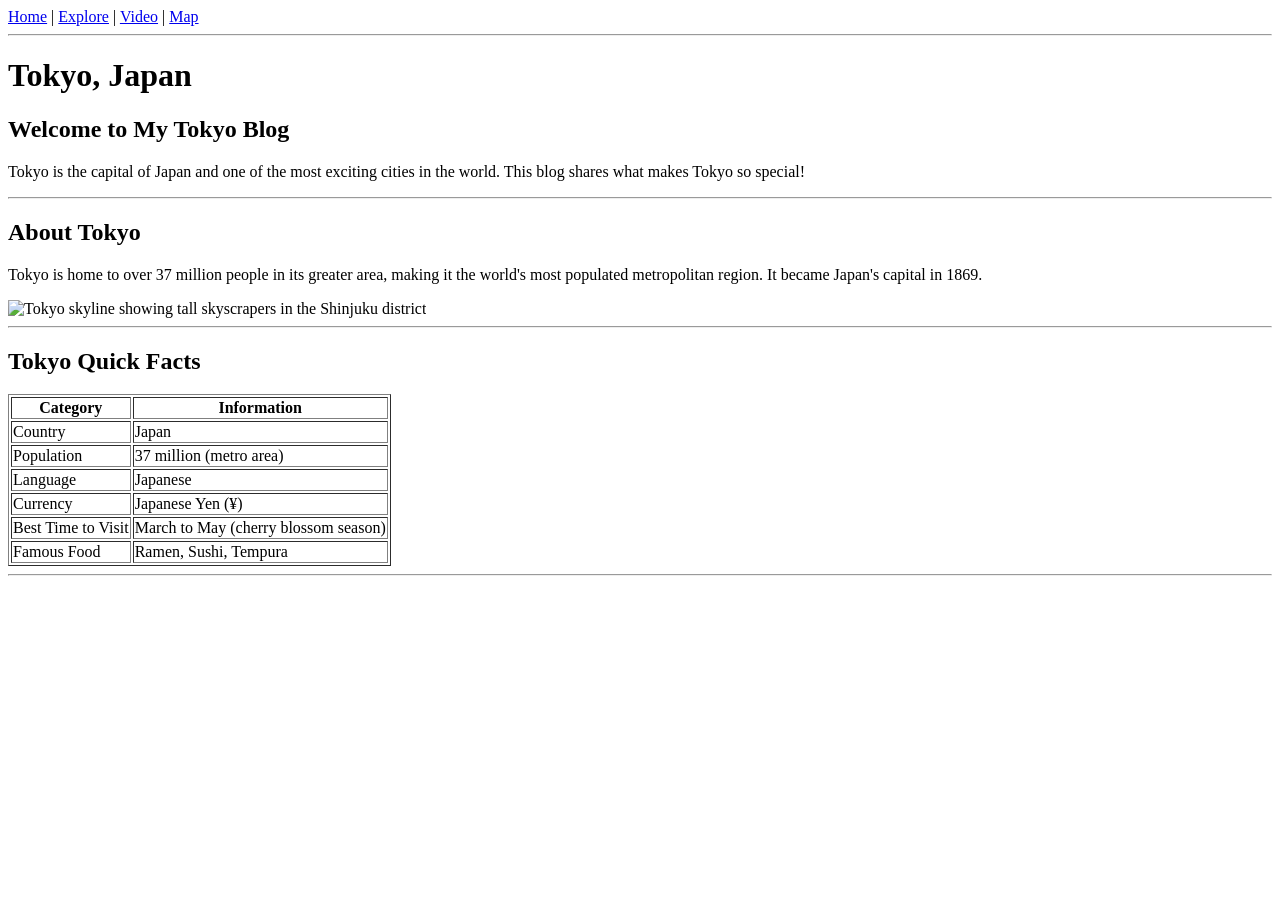
==== HTML/index.html @ 02cfb7ae "Move HTML files into HTML folder" ====
<!DOCTYPE html>
<html lang="en">
<head>
  <meta charset="UTF-8">
  <meta name="viewport" content="width=device-width, initial-scale=1.0">
  <title>Tokyo Blog – Home</title>
</head>
<body>

  <a href="index.html">Home</a> |
  <a href="explore.html">Explore</a> |
  <a href="video.html">Video</a> |
  <a href="maps.html">Map</a>

  <hr>

  <h1>Tokyo, Japan</h1>
  <h2>Welcome to My Tokyo Blog</h2>
  <p>Tokyo is the capital of Japan and one of the most exciting cities in the world. This blog shares what makes Tokyo so special!</p>

  <hr>

  <h2 id="about">About Tokyo</h2>
  <p>Tokyo is home to over 37 million people in its greater area, making it the world's most populated metropolitan region. It became Japan's capital in 1869.</p>

  <img
    src="https://upload.wikimedia.org/wikipedia/commons/thumb/b/b2/Skyscrapers_of_Shinjuku_2009_January.jpg/1280px-Skyscrapers_of_Shinjuku_2009_January.jpg"
    alt="Tokyo skyline showing tall skyscrapers in the Shinjuku district"
    width="700"
  >

  <hr>

  <h2 id="facts">Tokyo Quick Facts</h2>
  <table border="1">
    <tr>
      <th>Category</th>
      <th>Information</th>
    </tr>
    <tr>
      <td>Country</td>
      <td>Japan</td>
    </tr>
    <tr>
      <td>Population</td>
      <td>37 million (metro area)</td>
    </tr>
    <tr>
      <td>Language</td>
      <td>Japanese</td>
    </tr>
    <tr>
      <td>Currency</td>
      <td>Japanese Yen (¥)</td>
    </tr>
    <tr>
      <td>Best Time to Visit</td>
      <td>March to May (cherry blossom season)</td>
    </tr>
    <tr>
      <td>Famous Food</td>
      <td>Ramen, Sushi, Tempura</td>
    </tr>
  </table>

  <hr>

</body>
</html>
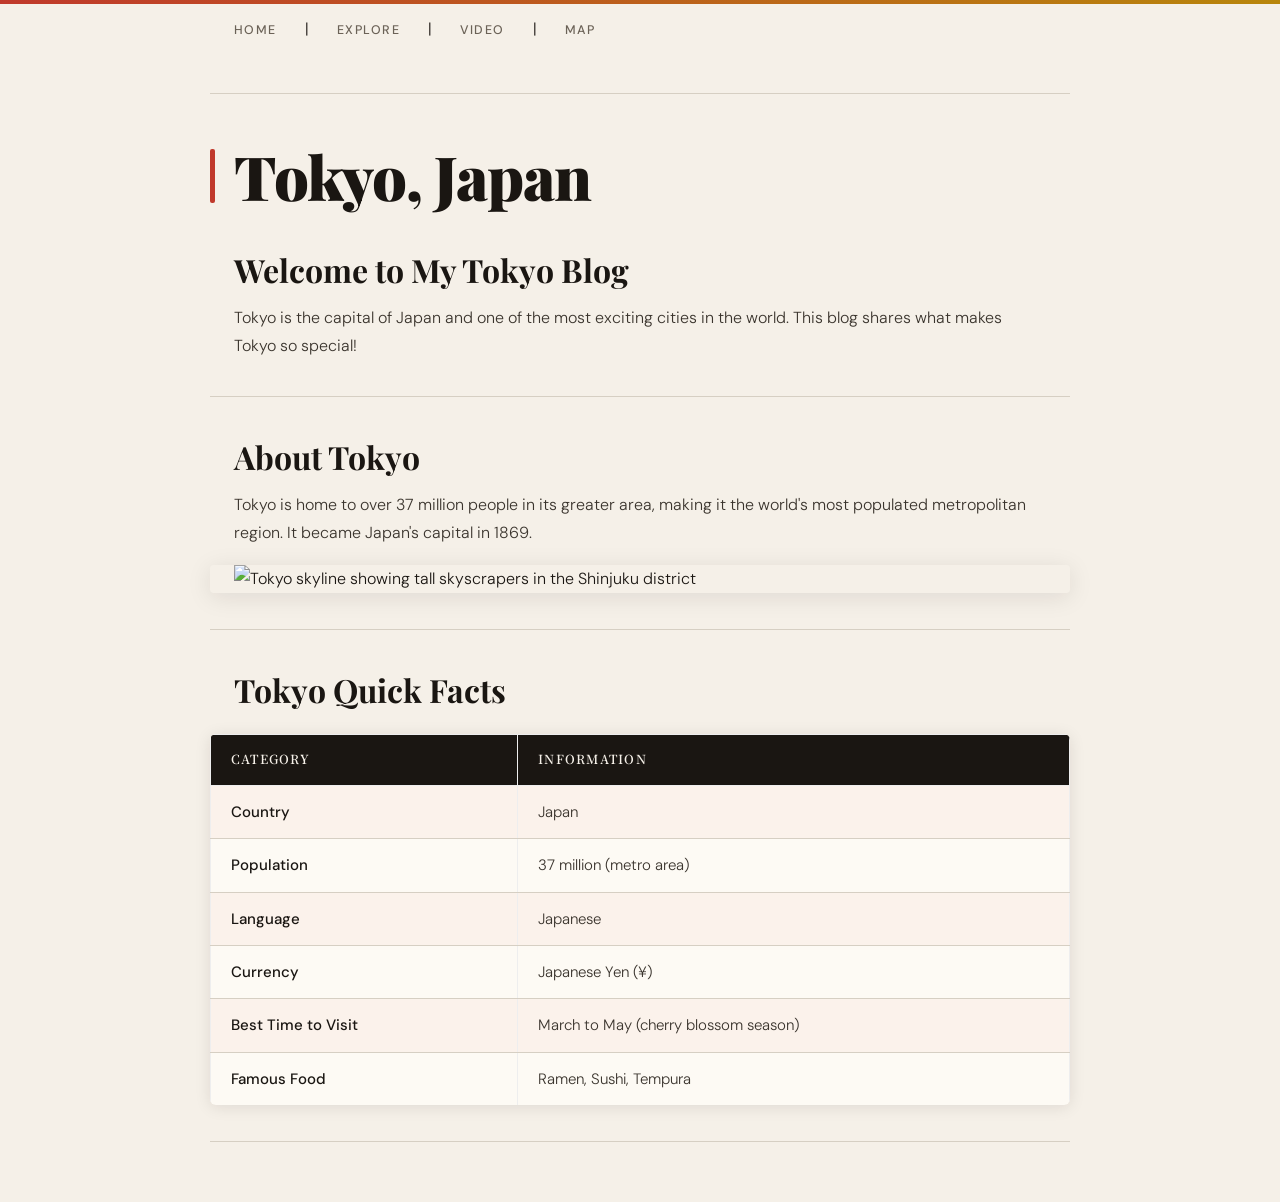
==== commit 3933b913: "Add favicon link to index.html" ====
--- a/HTML/index.html
+++ b/HTML/index.html
@@ -4,6 +4,8 @@
   <meta charset="UTF-8">
   <meta name="viewport" content="width=device-width, initial-scale=1.0">
   <title>Tokyo Blog – Home</title>
+  <link rel="stylesheet" href="../CSS/style.css">
+  <link rel="icon" href="data:image/svg+xml,<svg xmlns='http://www.w3.org/2000/svg' viewBox='0 0 100 100'><text y='.9em' font-size='90'>🗼</text></svg>">
 </head>
 <body>
 
@@ -26,7 +28,7 @@
   <img
     src="https://upload.wikimedia.org/wikipedia/commons/thumb/b/b2/Skyscrapers_of_Shinjuku_2009_January.jpg/1280px-Skyscrapers_of_Shinjuku_2009_January.jpg"
     alt="Tokyo skyline showing tall skyscrapers in the Shinjuku district"
-    width="700"
+    width="100%"
   >
 
   <hr>
--- a/CSS/style.css
+++ b/CSS/style.css
@@ -0,0 +1,343 @@
+@import url('https://fonts.googleapis.com/css2?family=Playfair+Display:wght@400;700;900&family=Noto+Serif+JP:wght@300;400;600&family=DM+Sans:wght@300;400;500&display=swap');
+
+:root {
+  --bg:           #f5f0e8;
+  --surface:      #fdfaf4;
+  --ink:          #1a1612;
+  --ink-muted:    #6b6257;
+  --red:          #c0392b;
+  --red-dark:     #922b21;
+  --gold:         #b8860b;
+  --border:       #d6cfc3;
+  --shadow:       rgba(26, 22, 18, 0.10);
+  --font-display: 'Playfair Display', Georgia, serif;
+  --font-body:    'DM Sans', sans-serif;
+  --font-accent:  'Noto Serif JP', serif;
+  --radius:       4px;
+  --max-width:    860px;
+  --transition:   0.25s ease;
+}
+
+*, *::before, *::after {
+  box-sizing: border-box;
+  margin: 0;
+  padding: 0;
+}
+
+html {
+  scroll-behavior: smooth;
+}
+
+body {
+  background-color: var(--bg);
+  color: var(--ink);
+  font-family: var(--font-body);
+  font-size: 16px;
+  font-weight: 300;
+  line-height: 1.75;
+  min-height: 100vh;
+}
+
+body > *:not(nav):not(hr) {
+  max-width: var(--max-width);
+  margin-left: auto;
+  margin-right: auto;
+  padding-left: 24px;
+  padding-right: 24px;
+}
+
+body::before {
+  content: '';
+  display: block;
+  height: 4px;
+  background: linear-gradient(90deg, var(--red) 0%, var(--gold) 100%);
+  position: sticky;
+  top: 0;
+  z-index: 100;
+}
+
+body > a {
+  font-family: var(--font-body);
+  font-size: 0.78rem;
+  font-weight: 500;
+  letter-spacing: 0.12em;
+  text-transform: uppercase;
+  color: var(--ink-muted);
+  text-decoration: none;
+  padding: 0 14px;
+  line-height: 52px;
+  display: inline-block;
+  transition: color var(--transition);
+  position: relative;
+}
+
+body > a::after {
+  content: '';
+  position: absolute;
+  bottom: 10px;
+  left: 14px;
+  right: 14px;
+  height: 2px;
+  background: var(--red);
+  transform: scaleX(0);
+  transition: transform var(--transition);
+}
+
+body > a:hover {
+  color: var(--red);
+}
+
+body > a:hover::after {
+  transform: scaleX(1);
+}
+
+body > a:first-of-type {
+  padding-left: max(24px, calc((100vw - var(--max-width)) / 2 + 24px));
+}
+
+hr {
+  border: none;
+  border-top: 1px solid var(--border);
+  max-width: var(--max-width);
+  margin: 36px auto;
+}
+
+h1 {
+  font-family: var(--font-display);
+  font-size: clamp(2.4rem, 6vw, 3.8rem);
+  font-weight: 900;
+  line-height: 1.12;
+  letter-spacing: -0.02em;
+  color: var(--ink);
+  margin: 48px 0 16px;
+  position: relative;
+  padding-left: 20px;
+}
+
+h1::before {
+  content: '';
+  position: absolute;
+  left: 0;
+  top: 0.12em;
+  bottom: 0.12em;
+  width: 5px;
+  background: var(--red);
+  border-radius: 2px;
+}
+
+h2 {
+  font-family: var(--font-display);
+  font-size: clamp(1.4rem, 3.5vw, 2rem);
+  font-weight: 700;
+  line-height: 1.25;
+  color: var(--ink);
+  margin: 40px 0 14px;
+}
+
+h3 {
+  font-family: var(--font-accent);
+  font-size: 0.88rem;
+  font-weight: 600;
+  color: var(--red-dark);
+  margin: 32px 0 10px;
+  letter-spacing: 0.03em;
+  text-transform: uppercase;
+}
+
+h4 {
+  font-family: var(--font-body);
+  font-size: 0.9rem;
+  font-weight: 500;
+  color: var(--ink-muted);
+  margin: 20px 0 8px;
+  letter-spacing: 0.05em;
+  text-transform: uppercase;
+}
+
+p {
+  font-size: 1rem;
+  color: #3a342d;
+  margin-bottom: 18px;
+  max-width: 680px;
+}
+
+img {
+  display: block;
+  width: 100%;
+  height: auto;
+  border-radius: var(--radius);
+  margin: 18px 0 28px;
+  object-fit: cover;
+  box-shadow: 0 4px 24px var(--shadow);
+  transition: box-shadow var(--transition), transform var(--transition);
+}
+
+img:hover {
+  box-shadow: 0 8px 36px rgba(26, 22, 18, 0.18);
+  transform: translateY(-2px);
+}
+
+h3 + p + img {
+  max-height: 380px;
+}
+
+ul {
+  list-style: none;
+  padding: 0;
+  margin: 0 0 24px;
+}
+
+ul li {
+  position: relative;
+  padding: 14px 0 14px 22px;
+  border-bottom: 1px solid var(--border);
+  font-size: 1rem;
+  color: #3a342d;
+}
+
+ul li:first-child {
+  border-top: 1px solid var(--border);
+}
+
+ul li::before {
+  content: '–';
+  position: absolute;
+  left: 0;
+  color: var(--red);
+  font-weight: 700;
+}
+
+ul li img {
+  margin-top: 14px;
+  margin-bottom: 0;
+  max-height: 280px;
+  object-fit: cover;
+}
+
+ul li b {
+  font-weight: 500;
+  color: var(--ink);
+  font-family: var(--font-display);
+  font-size: 1.05rem;
+}
+
+h2 + ul li::before {
+  content: '→';
+}
+
+a {
+  color: var(--red);
+  text-decoration: none;
+  font-weight: 400;
+  border-bottom: 1px solid transparent;
+  transition: border-color var(--transition), color var(--transition);
+}
+
+a:hover {
+  color: var(--red-dark);
+  border-bottom-color: var(--red-dark);
+}
+
+table {
+  width: 100%;
+  border-collapse: collapse;
+  margin: 24px 0 32px;
+  font-size: 0.94rem;
+  background: var(--surface);
+  box-shadow: 0 2px 16px var(--shadow);
+  border-radius: 6px;
+  overflow: hidden;
+}
+
+table[border] {
+  border: none;
+}
+
+th {
+  background-color: var(--ink);
+  color: #f5f0e8;
+  font-family: var(--font-accent);
+  font-size: 0.78rem;
+  font-weight: 600;
+  letter-spacing: 0.1em;
+  text-transform: uppercase;
+  padding: 14px 20px;
+  text-align: left;
+}
+
+td {
+  padding: 13px 20px;
+  border-bottom: 1px solid var(--border);
+  color: #3a342d;
+  vertical-align: top;
+}
+
+tr:last-child td {
+  border-bottom: none;
+}
+
+tr:nth-child(even) td {
+  background-color: rgba(192, 57, 43, 0.04);
+}
+
+tr:hover td {
+  background-color: rgba(192, 57, 43, 0.07);
+  transition: background-color var(--transition);
+}
+
+td:first-child {
+  font-weight: 500;
+  color: var(--ink);
+  white-space: nowrap;
+}
+
+iframe {
+  display: block;
+  width: 100%;
+  height: 420px;
+  border: none;
+  border-radius: 6px;
+  box-shadow: 0 4px 24px var(--shadow);
+  margin: 20px 0 32px;
+}
+
+body > hr:last-child {
+  margin-bottom: 60px;
+}
+
+@keyframes fadeUp {
+  from { opacity: 0; transform: translateY(18px); }
+  to   { opacity: 1; transform: translateY(0); }
+}
+
+h1, h2, p, table, iframe, img {
+  animation: fadeUp 0.5s ease both;
+}
+
+h1 { animation-delay: 0.05s; }
+h2 { animation-delay: 0.10s; }
+p  { animation-delay: 0.15s; }
+
+@media (max-width: 600px) {
+  body > a {
+    padding: 0 8px;
+    font-size: 0.72rem;
+  }
+
+  h1 {
+    font-size: 2rem;
+    padding-left: 14px;
+  }
+
+  h1::before {
+    width: 4px;
+  }
+
+  th, td {
+    padding: 10px 14px;
+  }
+
+  iframe {
+    height: 280px;
+  }
+}
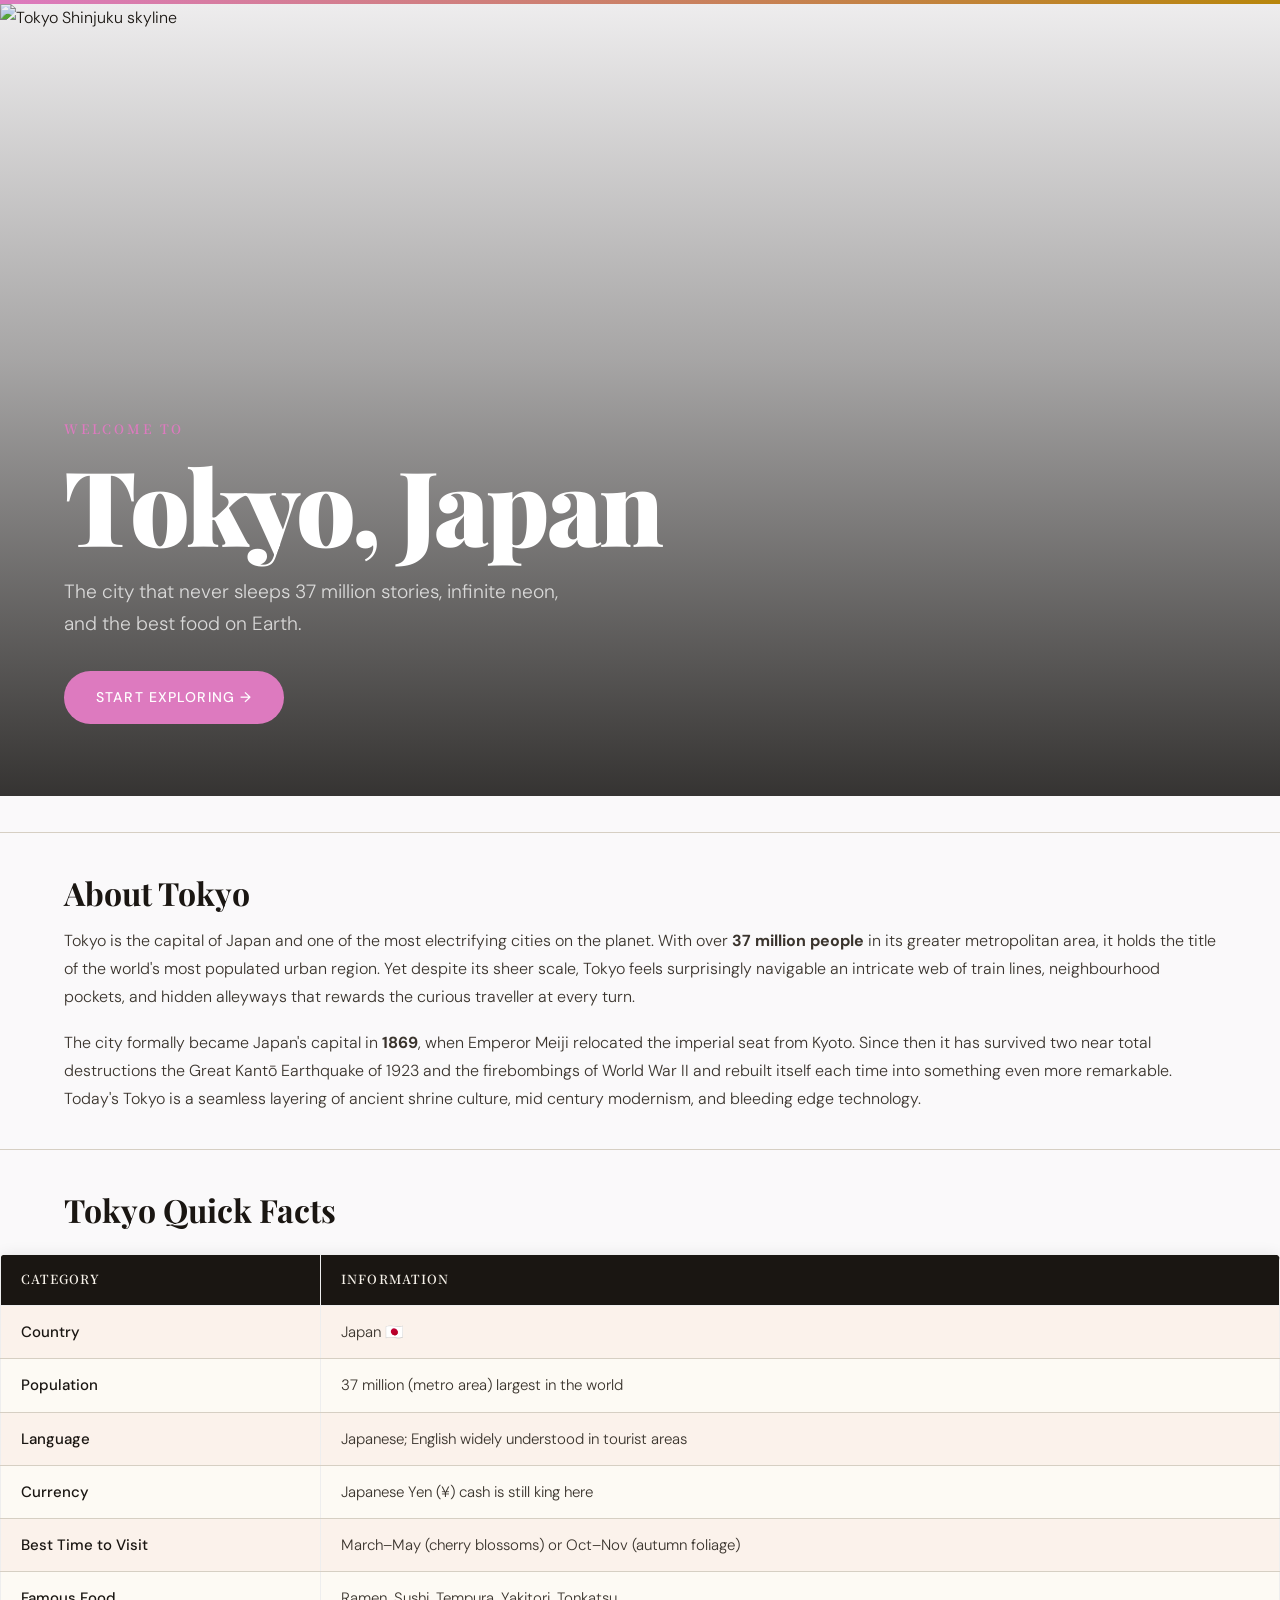
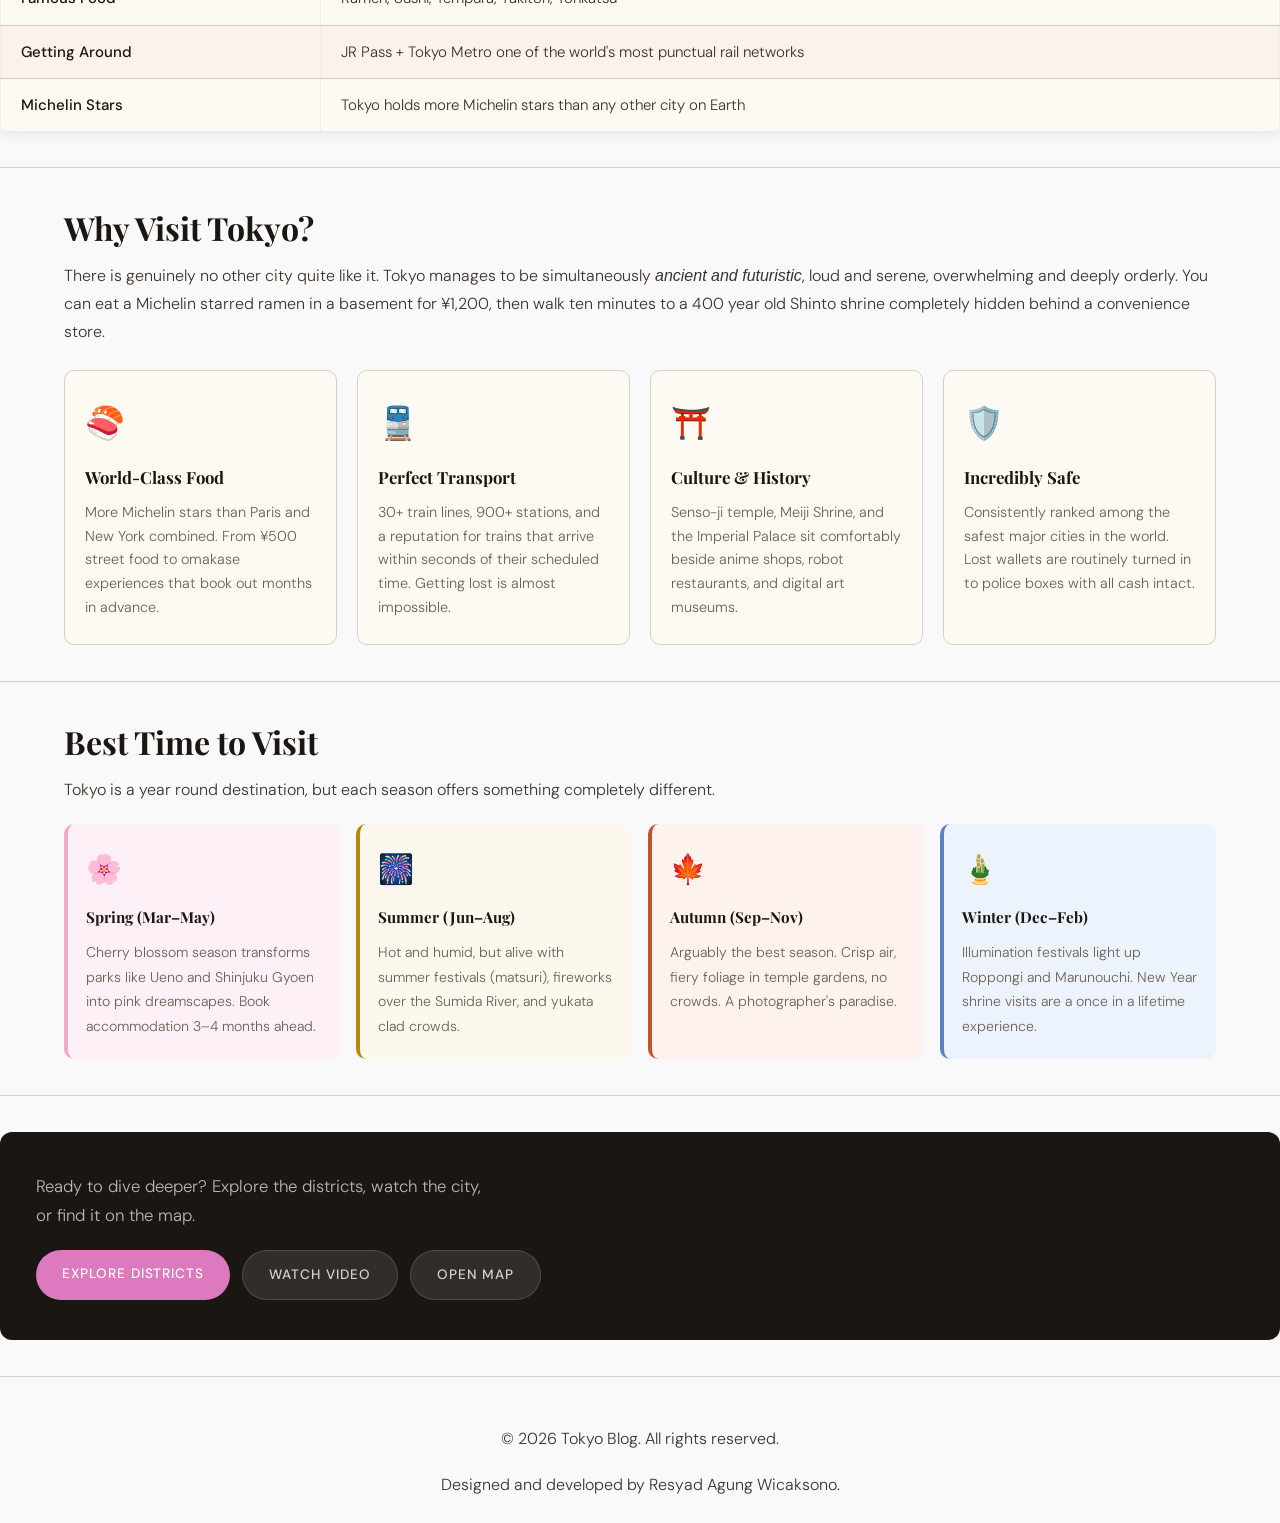
==== commit d839d607: "Revise Tokyo blog content and layout Updated content and structure of the Tokyo blog page, enhancing" ====
--- a/HTML/index.html
+++ b/HTML/index.html
@@ -9,63 +9,117 @@
 </head>
 <body>
 
-  <a href="index.html">Home</a> |
-  <a href="explore.html">Explore</a> |
-  <a href="video.html">Video</a> |
-  <a href="maps.html">Map</a>
+  <!-- nav injected by main.js -->
 
-  <hr>
-
-  <h1>Tokyo, Japan</h1>
-  <h2>Welcome to My Tokyo Blog</h2>
-  <p>Tokyo is the capital of Japan and one of the most exciting cities in the world. This blog shares what makes Tokyo so special!</p>
+  <!-- HERO -->
+  <section class="hero">
+    <div class="hero-bg">
+      <img src="https://upload.wikimedia.org/wikipedia/commons/thumb/b/b2/Skyscrapers_of_Shinjuku_2009_January.jpg/1280px-Skyscrapers_of_Shinjuku_2009_January.jpg"
+           alt="Tokyo Shinjuku skyline" class="hero-img">
+      <div class="hero-overlay"></div>
+    </div>
+    <div class="hero-content">
+      <p class="hero-eyebrow">Welcome to</p>
+      <h1 class="hero-title">Tokyo, Japan</h1>
+      <p class="hero-sub">The city that never sleeps 37 million stories, infinite neon, and the best food on Earth.</p>
+      <a href="explore.html" class="hero-cta">Start Exploring →</a>
+    </div>
+  </section>
 
   <hr>
 
   <h2 id="about">About Tokyo</h2>
-  <p>Tokyo is home to over 37 million people in its greater area, making it the world's most populated metropolitan region. It became Japan's capital in 1869.</p>
-
-  <img
-    src="https://upload.wikimedia.org/wikipedia/commons/thumb/b/b2/Skyscrapers_of_Shinjuku_2009_January.jpg/1280px-Skyscrapers_of_Shinjuku_2009_January.jpg"
-    alt="Tokyo skyline showing tall skyscrapers in the Shinjuku district"
-    width="100%"
-  >
+  <p>Tokyo is the capital of Japan and one of the most electrifying cities on the planet. With over <strong>37 million people</strong> in its greater metropolitan area, it holds the title of the world's most populated urban region. Yet despite its sheer scale, Tokyo feels surprisingly navigable an intricate web of train lines, neighbourhood pockets, and hidden alleyways that rewards the curious traveller at every turn.</p>
+  <p>The city formally became Japan's capital in <strong>1869</strong>, when Emperor Meiji relocated the imperial seat from Kyoto. Since then it has survived two near total destructions the Great Kantō Earthquake of 1923 and the firebombings of World War II and rebuilt itself each time into something even more remarkable. Today's Tokyo is a seamless layering of ancient shrine culture, mid century modernism, and bleeding edge technology.</p>
 
   <hr>
 
   <h2 id="facts">Tokyo Quick Facts</h2>
   <table border="1">
-    <tr>
-      <th>Category</th>
-      <th>Information</th>
-    </tr>
-    <tr>
-      <td>Country</td>
-      <td>Japan</td>
-    </tr>
-    <tr>
-      <td>Population</td>
-      <td>37 million (metro area)</td>
-    </tr>
-    <tr>
-      <td>Language</td>
-      <td>Japanese</td>
-    </tr>
-    <tr>
-      <td>Currency</td>
-      <td>Japanese Yen (¥)</td>
-    </tr>
-    <tr>
-      <td>Best Time to Visit</td>
-      <td>March to May (cherry blossom season)</td>
-    </tr>
-    <tr>
-      <td>Famous Food</td>
-      <td>Ramen, Sushi, Tempura</td>
-    </tr>
+    <tr><th>Category</th><th>Information</th></tr>
+    <tr><td>Country</td><td>Japan 🇯🇵</td></tr>
+    <tr><td>Population</td><td>37 million (metro area) largest in the world</td></tr>
+    <tr><td>Language</td><td>Japanese; English widely understood in tourist areas</td></tr>
+    <tr><td>Currency</td><td>Japanese Yen (¥) cash is still king here</td></tr>
+    <tr><td>Best Time to Visit</td><td>March–May (cherry blossoms) or Oct–Nov (autumn foliage)</td></tr>
+    <tr><td>Famous Food</td><td>Ramen, Sushi, Tempura, Yakitori, Tonkatsu</td></tr>
+    <tr><td>Getting Around</td><td>JR Pass + Tokyo Metro one of the world's most punctual rail networks</td></tr>
+    <tr><td>Michelin Stars</td><td>Tokyo holds more Michelin stars than any other city on Earth</td></tr>
   </table>
 
   <hr>
 
+  <h2>Why Visit Tokyo?</h2>
+  <p>There is genuinely no other city quite like it. Tokyo manages to be simultaneously <em>ancient and futuristic</em>, loud and serene, overwhelming and deeply orderly. You can eat a Michelin starred ramen in a basement for ¥1,200, then walk ten minutes to a 400 year old Shinto shrine completely hidden behind a convenience store.</p>
+
+  <div class="card-grid">
+    <div class="info-card">
+      <span class="card-icon">🍣</span>
+      <h3 class="card-title">World-Class Food</h3>
+      <p class="card-body">More Michelin stars than Paris and New York combined. From ¥500 street food to omakase experiences that book out months in advance.</p>
+    </div>
+    <div class="info-card">
+      <span class="card-icon">🚆</span>
+      <h3 class="card-title">Perfect Transport</h3>
+      <p class="card-body">30+ train lines, 900+ stations, and a reputation for trains that arrive within seconds of their scheduled time. Getting lost is almost impossible.</p>
+    </div>
+    <div class="info-card">
+      <span class="card-icon">⛩️</span>
+      <h3 class="card-title">Culture & History</h3>
+      <p class="card-body">Senso-ji temple, Meiji Shrine, and the Imperial Palace sit comfortably beside anime shops, robot restaurants, and digital art museums.</p>
+    </div>
+    <div class="info-card">
+      <span class="card-icon">🛡️</span>
+      <h3 class="card-title">Incredibly Safe</h3>
+      <p class="card-body">Consistently ranked among the safest major cities in the world. Lost wallets are routinely turned in to police boxes with all cash intact.</p>
+    </div>
+  </div>
+
+  <hr>
+
+  <h2>Best Time to Visit</h2>
+  <p>Tokyo is a year round destination, but each season offers something completely different.</p>
+
+  <div class="season-grid">
+    <div class="season-card spring">
+      <span class="season-emoji">🌸</span>
+      <strong>Spring (Mar–May)</strong>
+      <p>Cherry blossom season transforms parks like Ueno and Shinjuku Gyoen into pink dreamscapes. Book accommodation 3–4 months ahead.</p>
+    </div>
+    <div class="season-card summer">
+      <span class="season-emoji">🎆</span>
+      <strong>Summer (Jun–Aug)</strong>
+      <p>Hot and humid, but alive with summer festivals (matsuri), fireworks over the Sumida River, and yukata clad crowds.</p>
+    </div>
+    <div class="season-card autumn">
+      <span class="season-emoji">🍁</span>
+      <strong>Autumn (Sep–Nov)</strong>
+      <p>Arguably the best season. Crisp air, fiery foliage in temple gardens, no crowds. A photographer's paradise.</p>
+    </div>
+    <div class="season-card winter">
+      <span class="season-emoji">🎍</span>
+      <strong>Winter (Dec–Feb)</strong>
+      <p>Illumination festivals light up Roppongi and Marunouchi. New Year shrine visits are a once in a lifetime experience.</p>
+    </div>
+  </div>
+
+  <hr>
+
+  <div class="cta-strip">
+    <p>Ready to dive deeper? Explore the districts, watch the city, or find it on the map.</p>
+    <div class="cta-buttons">
+      <a href="explore.html" class="btn-primary">Explore Districts</a>
+      <a href="video.html"   class="btn-secondary">Watch Video</a>
+      <a href="maps.html"    class="btn-secondary">Open Map</a>
+    </div>
+  </div>
+
+  <hr>
+
+  <script src="../JS/main.js"></script>
 </body>
+<footer>
+  <p>© 2026 Tokyo Blog. All rights reserved.</p>
+  <p>Designed and developed by Resyad Agung Wicaksono.</p>
+</footer>
 </html>
--- a/CSS/style.css
+++ b/CSS/style.css
@@ -1,12 +1,15 @@
 @import url('https://fonts.googleapis.com/css2?family=Playfair+Display:wght@400;700;900&family=Noto+Serif+JP:wght@300;400;600&family=DM+Sans:wght@300;400;500&display=swap');
 
+/* ============================================================
+   TOKENS
+   ============================================================ */
 :root {
-  --bg:           #f5f0e8;
+  --bg:           #faf9fa;
   --surface:      #fdfaf4;
   --ink:          #1a1612;
   --ink-muted:    #6b6257;
-  --red:          #c0392b;
-  --red-dark:     #922b21;
+  --light-pink:   #dd7abf;
+  --red-dark:     #4e2424;   
   --gold:         #b8860b;
   --border:       #d6cfc3;
   --shadow:       rgba(26, 22, 18, 0.10);
@@ -14,20 +17,25 @@
   --font-body:    'DM Sans', sans-serif;
   --font-accent:  'Noto Serif JP', serif;
   --radius:       4px;
-  --max-width:    860px;
+  --max-width:    100%;       
   --transition:   0.25s ease;
 }
-
+ 
+
+/* ============================================================
+   RESET
+   ============================================================ */
 *, *::before, *::after {
   box-sizing: border-box;
   margin: 0;
   padding: 0;
 }
 
-html {
-  scroll-behavior: smooth;
-}
-
+html { scroll-behavior: smooth; }
+
+/* ============================================================
+   BODY + LAYOUT SHELL
+   ============================================================ */
 body {
   background-color: var(--bg);
   color: var(--ink);
@@ -39,23 +47,25 @@
 }
 
 body > *:not(nav):not(hr) {
+  width: 100%;
   max-width: var(--max-width);
   margin-left: auto;
   margin-right: auto;
-  padding-left: 24px;
-  padding-right: 24px;
+  padding-left: 5%;
+  padding-right: 5%;
 }
 
 body::before {
   content: '';
   display: block;
   height: 4px;
-  background: linear-gradient(90deg, var(--red) 0%, var(--gold) 100%);
+  background: linear-gradient(90deg, var(--light-pink) 0%, var(--gold) 100%);
   position: sticky;
   top: 0;
   z-index: 100;
 }
 
+/* Legacy plain-text nav links (replaced by JS nav, kept for safety) */
 body > a {
   font-family: var(--font-body);
   font-size: 0.78rem;
@@ -70,38 +80,35 @@
   transition: color var(--transition);
   position: relative;
 }
-
 body > a::after {
   content: '';
   position: absolute;
-  bottom: 10px;
-  left: 14px;
-  right: 14px;
+  bottom: 10px; left: 14px; right: 14px;
   height: 2px;
-  background: var(--red);
+  background: var(--light-pink);
   transform: scaleX(0);
   transition: transform var(--transition);
 }
-
-body > a:hover {
-  color: var(--red);
-}
-
-body > a:hover::after {
-  transform: scaleX(1);
-}
-
+body > a:hover { color: var(--light-pink); }
+body > a:hover::after { transform: scaleX(1); }
 body > a:first-of-type {
   padding-left: max(24px, calc((100vw - var(--max-width)) / 2 + 24px));
 }
 
+/* ============================================================
+   HORIZONTAL RULES
+   ============================================================ */
 hr {
   border: none;
   border-top: 1px solid var(--border);
   max-width: var(--max-width);
   margin: 36px auto;
 }
-
+body > hr:last-child { margin-bottom: 60px; }
+
+/* ============================================================
+   HEADINGS
+   ============================================================ */
 h1 {
   font-family: var(--font-display);
   font-size: clamp(2.4rem, 6vw, 3.8rem);
@@ -113,15 +120,12 @@
   position: relative;
   padding-left: 20px;
 }
-
 h1::before {
   content: '';
   position: absolute;
-  left: 0;
-  top: 0.12em;
-  bottom: 0.12em;
+  left: 0; top: 0.12em; bottom: 0.12em;
   width: 5px;
-  background: var(--red);
+  background: var(--light-pink);
   border-radius: 2px;
 }
 
@@ -154,16 +158,31 @@
   text-transform: uppercase;
 }
 
+/* ============================================================
+   BODY TEXT
+   ============================================================ */
 p {
   font-size: 1rem;
   color: #3a342d;
   margin-bottom: 18px;
-  max-width: 680px;
-}
-
+  max-width: 100%;   /* fluid — fills the column */
+}
+
+footer {
+  font-size: 0.78rem;
+  color: var(--ink-muted);
+  text-align: center;
+  margin-top: 48px;
+  margin-bottom: 24px;
+}
+
+/* ============================================================
+   IMAGES  (the unified photo fix)
+   ============================================================ */
 img {
   display: block;
   width: 100%;
+  max-width: 100%;
   height: auto;
   border-radius: var(--radius);
   margin: 18px 0 28px;
@@ -171,22 +190,39 @@
   box-shadow: 0 4px 24px var(--shadow);
   transition: box-shadow var(--transition), transform var(--transition);
 }
-
 img:hover {
   box-shadow: 0 8px 36px rgba(26, 22, 18, 0.18);
   transform: translateY(-2px);
 }
 
-h3 + p + img {
-  max-height: 380px;
-}
-
+h3 + p + img,
+h3 ~ p ~ img,
+h4 + p + img,
+h3 ~ img {
+  max-height: 420px;
+  height: 420px;         
+  object-fit: cover;
+  object-position: center;
+}
+
+ul li img {
+  margin-top: 14px;
+  margin-bottom: 0;
+  max-height: 420px;
+  height: 420px;
+  width: 100%;
+  object-fit: cover;
+  object-position: center;
+}
+
+/* ============================================================
+   LISTS
+   ============================================================ */
 ul {
   list-style: none;
   padding: 0;
   margin: 0 0 24px;
 }
-
 ul li {
   position: relative;
   padding: 14px 0 14px 22px;
@@ -194,50 +230,36 @@
   font-size: 1rem;
   color: #3a342d;
 }
-
-ul li:first-child {
-  border-top: 1px solid var(--border);
-}
-
+ul li:first-child { border-top: 1px solid var(--border); }
 ul li::before {
   content: '–';
   position: absolute;
   left: 0;
-  color: var(--red);
+  color: var(--light-pink);
   font-weight: 700;
 }
-
-ul li img {
-  margin-top: 14px;
-  margin-bottom: 0;
-  max-height: 280px;
-  object-fit: cover;
-}
-
 ul li b {
   font-weight: 500;
   color: var(--ink);
   font-family: var(--font-display);
   font-size: 1.05rem;
 }
-
-h2 + ul li::before {
-  content: '→';
-}
-
+h2 + ul li::before { content: '→'; }
+
+/* ============================================================
+   LINKS
+   ============================================================ */
 a {
-  color: var(--red);
+  color: var(--light-pink);
   text-decoration: none;
   font-weight: 400;
   border-bottom: 1px solid transparent;
   transition: border-color var(--transition), color var(--transition);
 }
 
-a:hover {
-  color: var(--red-dark);
-  border-bottom-color: var(--red-dark);
-}
-
+/* ============================================================
+   TABLE
+   ============================================================ */
 table {
   width: 100%;
   border-collapse: collapse;
@@ -248,10 +270,7 @@
   border-radius: 6px;
   overflow: hidden;
 }
-
-table[border] {
-  border: none;
-}
+table[border] { border: none; }
 
 th {
   background-color: var(--ink);
@@ -264,80 +283,331 @@
   padding: 14px 20px;
   text-align: left;
 }
-
 td {
   padding: 13px 20px;
   border-bottom: 1px solid var(--border);
   color: #3a342d;
   vertical-align: top;
 }
-
-tr:last-child td {
-  border-bottom: none;
-}
-
-tr:nth-child(even) td {
-  background-color: rgba(192, 57, 43, 0.04);
-}
-
+tr:last-child td { border-bottom: none; }
+tr:nth-child(even) td { background-color: rgba(192, 57, 43, 0.04); }
 tr:hover td {
   background-color: rgba(192, 57, 43, 0.07);
   transition: background-color var(--transition);
 }
-
 td:first-child {
   font-weight: 500;
   color: var(--ink);
   white-space: nowrap;
 }
 
+/* ============================================================
+   IFRAMES (video + map)
+   ============================================================ */
 iframe {
   display: block;
   width: 100%;
-  height: 420px;
+  height: 480px;
   border: none;
   border-radius: 6px;
   box-shadow: 0 4px 24px var(--shadow);
   margin: 20px 0 32px;
 }
 
-body > hr:last-child {
-  margin-bottom: 60px;
-}
-
+/* ============================================================
+   ANIMATIONS
+   ============================================================ */
 @keyframes fadeUp {
   from { opacity: 0; transform: translateY(18px); }
   to   { opacity: 1; transform: translateY(0); }
 }
-
 h1, h2, p, table, iframe, img {
   animation: fadeUp 0.5s ease both;
 }
-
 h1 { animation-delay: 0.05s; }
 h2 { animation-delay: 0.10s; }
 p  { animation-delay: 0.15s; }
 
+/* ============================================================
+   MOBILE — base breakpoint
+   ============================================================ */
 @media (max-width: 600px) {
+  body > *:not(nav):not(hr) {
+    padding-left: 16px;
+    padding-right: 16px;
+  }
   body > a {
     padding: 0 8px;
     font-size: 0.72rem;
   }
-
-  h1 {
-    font-size: 2rem;
-    padding-left: 14px;
+  h1 { font-size: 2rem; padding-left: 14px; }
+  h1::before { width: 4px; }
+  th, td { padding: 10px 14px; }
+  iframe { height: 260px; }
+
+  /* Tighter crop on mobile — still consistent */
+  h3 + p + img,
+  h3 ~ p ~ img,
+  h4 + p + img,
+  h3 ~ img,
+  ul li img {
+    height: 260px;
+    max-height: 260px;
   }
-
-  h1::before {
-    width: 4px;
-  }
-
-  th, td {
-    padding: 10px 14px;
-  }
-
-  iframe {
-    height: 280px;
-  }
-}
+}
+
+/* ============================================================
+   EXTENDED COMPONENTS
+   ============================================================ */
+
+/* ── Hero ── */
+.hero {
+  position: relative;
+  width: 100%;
+  min-height: 88vh;
+  display: flex;
+  align-items: flex-end;
+  overflow: hidden;
+  margin-bottom: 0;
+  padding: 0 !important;  
+}
+.hero-bg { position: absolute; inset: 0; }
+.hero-img {
+  width: 100%;
+  height: 100%;
+  object-fit: cover;
+  object-position: center 60%;
+  margin: 0 !important;
+  border-radius: 0 !important;
+  box-shadow: none !important;
+  transform: none !important;
+  animation: none !important;
+  opacity: 1 !important;
+  transition: none !important;
+  height: 100% !important;
+  max-height: none !important;
+}
+.hero-overlay {
+  position: absolute;
+  inset: 0;
+  background: linear-gradient(
+    to top,
+    rgba(10, 8, 6, 0.82) 0%,
+    rgba(10, 8, 6, 0.35) 55%,
+    rgba(10, 8, 6, 0.05) 100%
+  );
+}
+.hero-content {
+  position: relative;
+  z-index: 2;
+  width: 100%;
+  margin: 0 auto;
+  padding: 0 5% 72px;
+}
+.hero-eyebrow {
+  font-family: var(--font-accent);
+  font-size: 0.8rem;
+  font-weight: 600;
+  letter-spacing: 0.22em;
+  text-transform: uppercase;
+  color: var(--light-pink);
+  margin-bottom: 12px;
+  max-width: none;
+}
+.hero-title {
+  font-family: var(--font-display);
+  font-size: clamp(3.2rem, 9vw, 6.5rem);
+  font-weight: 900;
+  color: #fff;
+  line-height: 1.0;
+  letter-spacing: -0.03em;
+  margin: 0 0 20px;
+  padding-left: 0;
+  animation: none !important;
+}
+.hero-title::before { display: none !important; }
+.hero-sub {
+  font-size: clamp(1rem, 2.2vw, 1.2rem);
+  color: rgba(255,255,255,0.75);
+  max-width: 520px;
+  margin-bottom: 32px;
+  line-height: 1.65;
+}
+.hero-cta {
+  display: inline-block;
+  padding: 14px 32px;
+  background: var(--light-pink);
+  color: #fff;
+  font-family: var(--font-body);
+  font-size: 0.88rem;
+  font-weight: 500;
+  letter-spacing: 0.08em;
+  text-transform: uppercase;
+  border-radius: 50px;
+  text-decoration: none;
+  transition: background 0.25s, transform 0.25s;
+  border-bottom: none !important;
+}
+.hero-cta:hover {
+  background: var(--red-dark);
+  transform: translateY(-2px);
+}
+
+.page-intro {
+  font-size: 1.1rem;
+  color: var(--ink-muted);
+  max-width: 100%;
+  margin-top: -8px;
+  margin-bottom: 0;
+  font-style: italic;
+}
+
+.card-grid {
+  display: grid;
+  grid-template-columns: repeat(auto-fit, minmax(200px, 1fr));
+  gap: 20px;
+  margin: 24px 0 32px;
+}
+.info-card {
+  background: var(--surface);
+  border: 1px solid var(--border);
+  border-radius: 10px;
+  padding: 24px 20px;
+  transition: transform 0.25s, box-shadow 0.25s;
+}
+.info-card:hover {
+  transform: translateY(-4px);
+  box-shadow: 0 8px 32px var(--shadow);
+}
+.card-icon { font-size: 2rem; display: block; margin-bottom: 12px; }
+.card-title {
+  font-family: var(--font-display);
+  font-size: 1.05rem;
+  font-weight: 700;
+  color: var(--ink);
+  margin: 0 0 8px;
+  text-transform: none;
+  letter-spacing: 0;
+}
+.card-body {
+  font-size: 0.9rem;
+  color: var(--ink-muted);
+  line-height: 1.65;
+  margin: 0;
+}
+
+.season-grid {
+  display: grid;
+  grid-template-columns: repeat(auto-fit, minmax(180px, 1fr));
+  gap: 16px;
+  margin: 20px 0 32px;
+}
+.season-card {
+  padding: 20px 18px;
+  border-radius: 10px;
+  border-left: 4px solid transparent;
+}
+.season-card p {
+  font-size: 0.88rem;
+  margin: 8px 0 0;
+  color: var(--ink-muted);
+  max-width: 100%;
+}
+.season-card strong { font-family: var(--font-display); font-size: 0.95rem; }
+.season-emoji { font-size: 1.8rem; display: block; margin-bottom: 10px; }
+.season-card.spring { background: #fdf0f6; border-color: #f2a7c3; }
+.season-card.summer { background: #fdf8ed; border-color: var(--gold); }
+.season-card.autumn { background: #fdf2ed; border-color: #c0562a; }
+.season-card.winter { background: #edf3fd; border-color: #5a82c0; }
+
+.cta-strip {
+  background: var(--ink);
+  color: #f5ede3;
+  padding: 40px 36px;
+  border-radius: 12px;
+}
+.cta-strip p {
+  color: rgba(245,237,227,0.75);
+  font-size: 1.05rem;
+  margin-bottom: 20px;
+  max-width: 460px;
+}
+.cta-buttons { display: flex; gap: 12px; flex-wrap: wrap; }
+.btn-primary, .btn-secondary {
+  display: inline-block;
+  padding: 12px 26px;
+  border-radius: 50px;
+  font-size: 0.85rem;
+  font-weight: 500;
+  letter-spacing: 0.07em;
+  text-transform: uppercase;
+  text-decoration: none;
+  transition: transform 0.2s, background 0.2s;
+  border-bottom: none !important;
+}
+.btn-primary { background: var(--light-pink); color: #fff; }
+.btn-primary:hover { background: #c55da0; transform: translateY(-2px); }
+.btn-secondary {
+  background: rgba(255,255,255,0.1);
+  color: rgba(245,237,227,0.85);
+  border: 1px solid rgba(255,255,255,0.15) !important;
+}
+.btn-secondary:hover { background: rgba(255,255,255,0.18); transform: translateY(-2px); }
+
+.landmark-grid {
+  display: grid;
+  grid-template-columns: repeat(auto-fit, minmax(210px, 1fr));
+  gap: 16px;
+  margin: 20px 0 32px;
+}
+.landmark-card {
+  background: var(--surface);
+  border: 1px solid var(--border);
+  border-radius: 10px;
+  padding: 20px 18px;
+  transition: transform 0.25s, box-shadow 0.25s;
+}
+.landmark-card:hover {
+  transform: translateY(-3px);
+  box-shadow: 0 8px 28px var(--shadow);
+}
+.landmark-icon { font-size: 1.8rem; display: block; margin-bottom: 10px; }
+.landmark-card strong {
+  font-family: var(--font-display);
+  font-size: 0.98rem;
+  display: block;
+  margin-bottom: 6px;
+}
+.landmark-card p { font-size: 0.87rem; color: var(--ink-muted); margin: 0; line-height: 1.6; max-width: 100%; }
+
+.video-tips {
+  background: var(--surface);
+  border: 1px solid var(--border);
+  border-radius: 12px;
+  padding: 32px 36px;
+}
+.video-tips h2 { margin-top: 0; }
+.video-tips ul li { font-size: 0.95rem; }
+
+#back-to-top {
+  display: flex !important;
+  align-items: center !important;
+  justify-content: center !important;
+  line-height: 1 !important;
+  padding: 0 !important;
+}
+
+/* ============================================================
+   MOBILE — component breakpoints
+   ============================================================ */
+@media (max-width: 600px) {
+  .hero { min-height: 70vh; }
+  .hero-title { font-size: 3rem; }
+  .hero-content { padding: 0 16px 48px; }
+  .card-grid, .season-grid, .landmark-grid { grid-template-columns: 1fr 1fr; }
+  .cta-strip { padding: 28px 20px; }
+  .video-tips { padding: 24px 20px; }
+}
+@media (max-width: 420px) {
+  .card-grid, .season-grid, .landmark-grid { grid-template-columns: 1fr; }
+}
